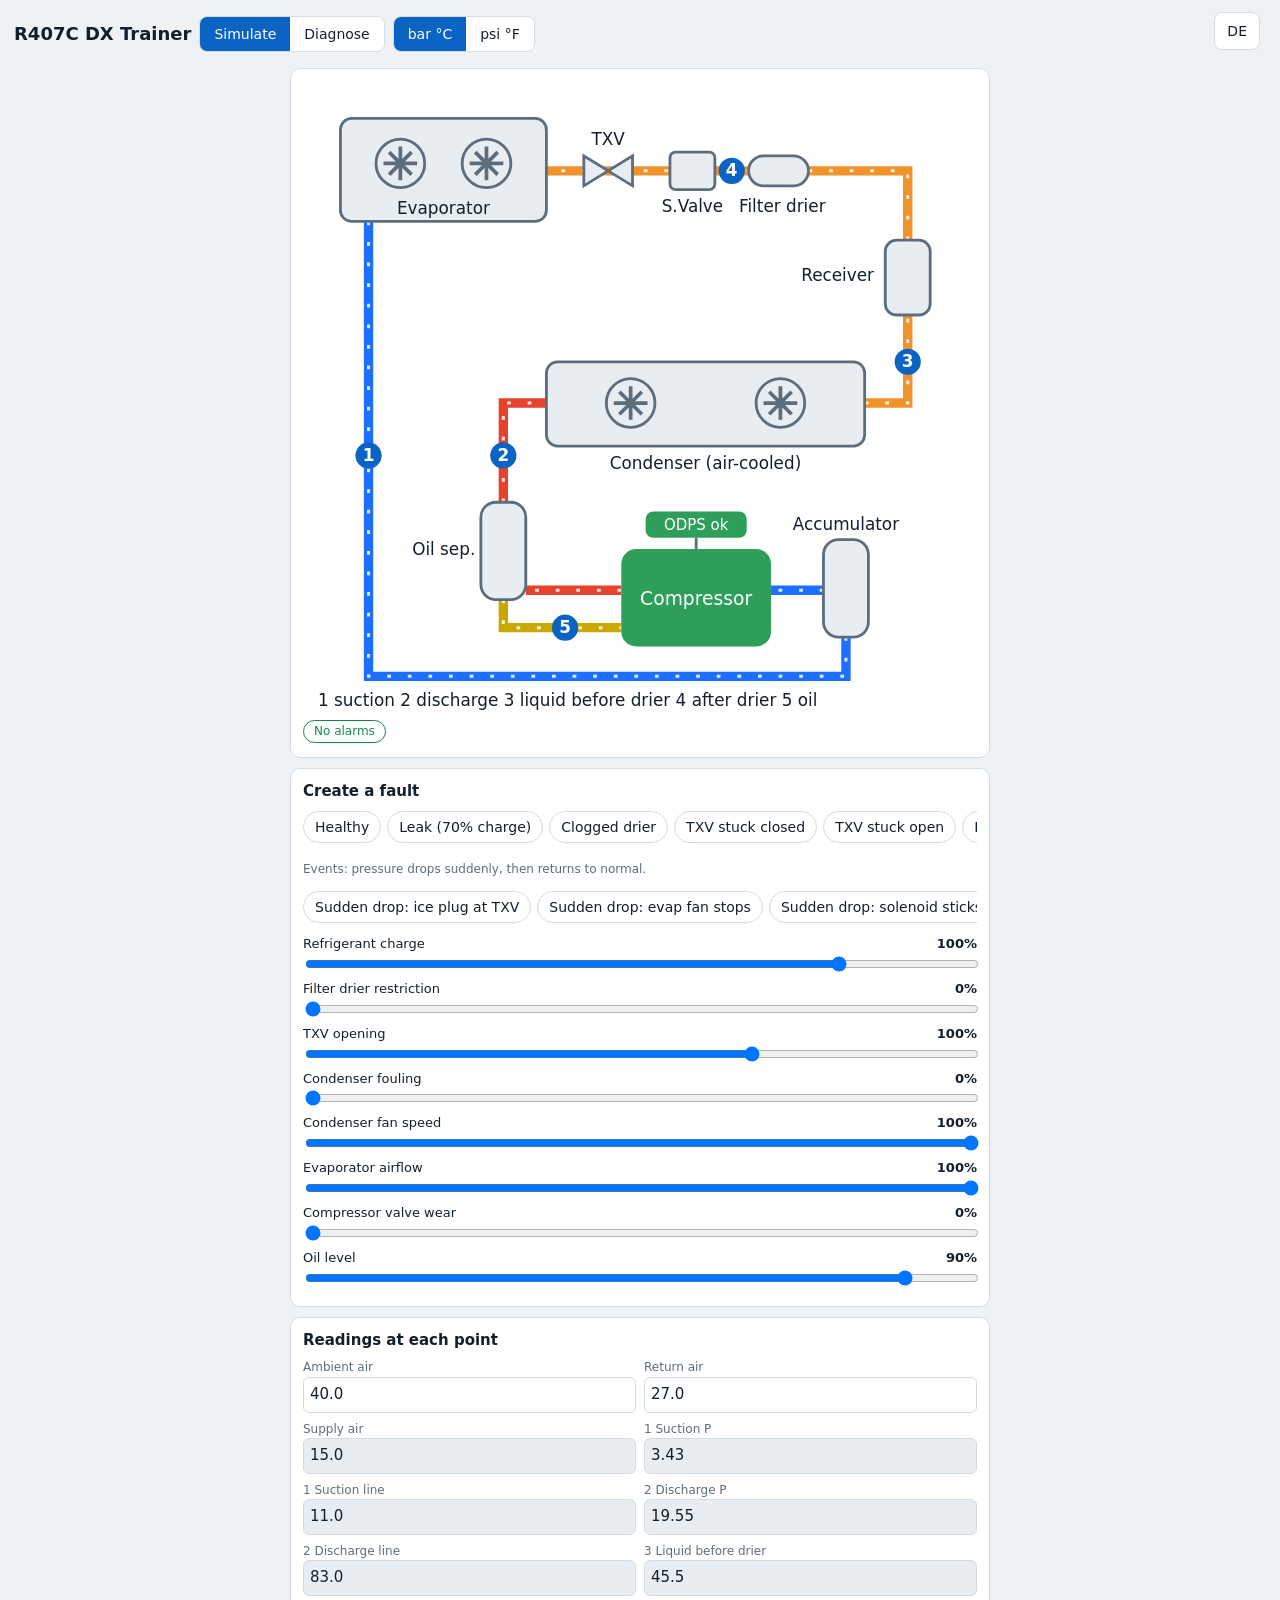
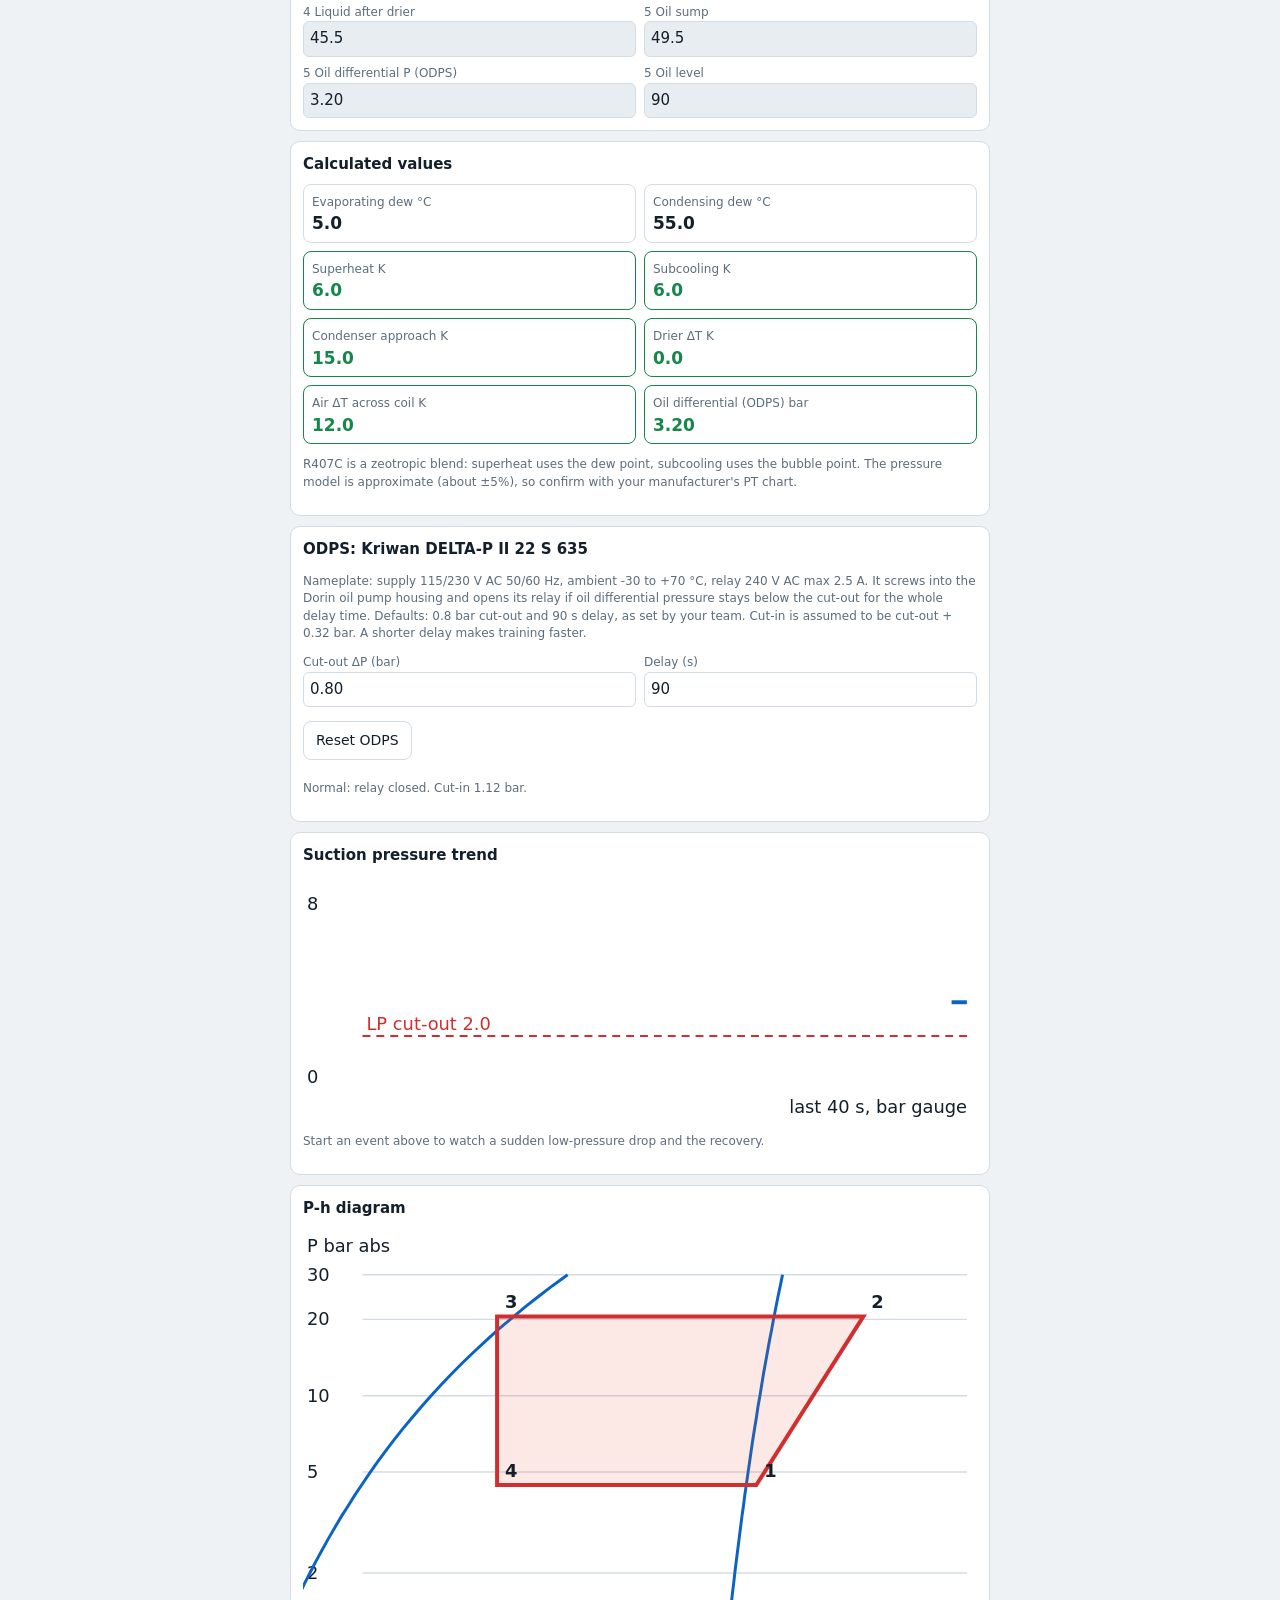
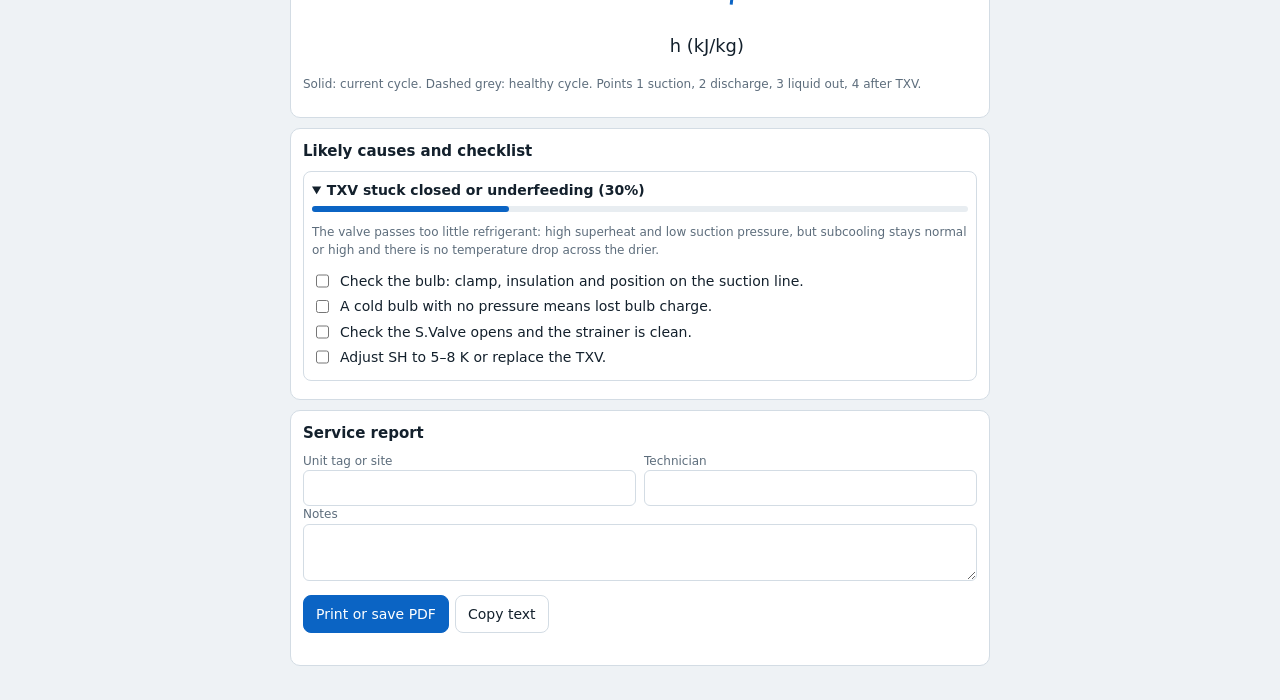
==== index.html @ d53cf6c4 "Initial split: HTML/CSS/JS with EN/DE i18n" ====
<!doctype html>
<html lang="en">
<head>
<meta charset="utf-8">
<meta name="viewport" content="width=device-width, initial-scale=1, viewport-fit=cover">
<title>R407C DX Trainer</title>
<link rel="stylesheet" href="css/style.css">
</head>
<body>
<header>
<h1 data-i18n="title">R407C DX Trainer</h1>
<div class="seg" id="mode">
<button data-m="sim" class="on" data-i18n="mode_sim">Simulate</button>
<button data-m="dx" data-i18n="mode_dx">Diagnose</button>
</div>
<div class="seg" id="unit">
<button data-u="si" class="on" data-i18n="unit_si">bar °C</button>
<button data-u="im" data-i18n="unit_im">psi °F</button>
</div>
<button id="langBtn" class="bt" style="margin-left:auto" data-i18n="lang_de">DE</button>
</header>
<main>
<section class="card"><svg id="dia" viewBox="0 0 360 340"></svg><div id="alm"></div></section>
<section class="card" id="simc">
<h2 data-i18n="sim_create_fault">Create a fault</h2>
<div class="pr" id="pr"></div>
<p class="mu" data-i18n="sim_events_note">Events: pressure drops suddenly, then returns to normal.</p>
<div class="pr" id="ev"></div>
<div id="sl"></div>
</section>
<section class="card" id="dxc" hidden>
<h2 data-i18n="sim_diagnose_mode">Diagnose mode</h2>
<p class="mu" data-i18n="sim_dx_intro">Type your gauge and thermometer readings below. The values from your last simulation are the starting point.</p>
</section>
<section class="card">
<h2 data-i18n="rd_title">Readings at each point</h2>
<div class="grid" id="rd"></div>
</section>
<section class="card">
<h2 data-i18n="calc_title">Calculated values</h2>
<div class="grid" id="calc"></div>
<p class="mu" data-i18n="calc_note">R407C is a zeotropic blend: superheat uses the dew point, subcooling uses the bubble point. The pressure model is approximate (about ±5%), so confirm with your manufacturer's PT chart.</p>
</section>
<section class="card">
<h2 data-i18n="odps_title">ODPS: Kriwan DELTA-P II 22 S 635</h2>
<p class="mu" data-i18n="odps_nameplate">Nameplate: supply 115/230 V AC 50/60 Hz, ambient -30 to +70 °C, relay 240 V AC max 2.5 A. It screws into the Dorin oil pump housing and opens its relay if oil differential pressure stays below the cut-out for the whole delay time. Defaults: 0.8 bar cut-out and 90 s delay, as set by your team. Cut-in is assumed to be cut-out + 0.32 bar. A shorter delay makes training faster.</p>
<div class="grid">
<label class="f"><span id="l_oc" data-i18n="odps_cutout"></span><input type="number" step="any" id="oc"></label>
<label class="f"><span data-i18n="odps_delay">Delay (s)</span><input type="number" id="od" value="90"></label>
</div>
<p><button class="bt" id="orb" data-i18n="odps_reset">Reset ODPS</button></p>
<p class="mu" id="ods"></p>
</section>
<section class="card">
<h2 data-i18n="trend_title">Suction pressure trend</h2>
<svg id="tr" viewBox="0 0 340 124"></svg>
<p class="mu" id="evn" data-i18n="trend_start">Start an event above to watch a sudden low-pressure drop and the recovery.</p>
</section>
<section class="card">
<h2 data-i18n="ph_title">P-h diagram</h2>
<svg id="ph" viewBox="0 0 340 220"></svg>
<p class="mu" data-i18n="ph_note">Solid: current cycle. Dashed grey: healthy cycle. Points 1 suction, 2 discharge, 3 liquid out, 4 after TXV.</p>
</section>
<section class="card">
<h2 data-i18n="dg_title">Likely causes and checklist</h2>
<div id="dg"></div>
</section>
<section class="card" id="repc">
<h2 data-i18n="rep_title">Service report</h2>
<div class="grid noprint">
<label class="f"><span data-i18n="rep_tag">Unit tag or site</span><input id="rt"></label>
<label class="f"><span data-i18n="rep_tech">Technician</span><input id="rn"></label>
</div>
<label class="f noprint"><span data-i18n="rep_notes">Notes</span><textarea id="rm" rows="2"></textarea></label>
<p class="noprint"><button class="bt p" id="bp" data-i18n="btn_print">Print or save PDF</button><button class="bt" id="bc" data-i18n="btn_copy">Copy text</button></p>
<div id="rep"></div>
</section>
</main>
<script src="js/i18n.js"></script>
<script src="js/app.js"></script>
</body>
</html>
---- css/style.css ----
:root{--bg:#eef2f5;--cd:#fff;--tx:#13202c;--mu:#5d6d7c;--bd:#d3dce4;--ac:#0b64c4;--ok:#16874a;--wa:#c27800;--er:#d12f2f;--ro:#e8edf1;box-sizing:border-box;padding-top:env(safe-area-inset-top,0px);padding-bottom:env(safe-area-inset-bottom,0px)}
:root[data-theme="dark"]{--bg:#0f151b;--cd:#18212a;--tx:#e8eef3;--mu:#93a4b3;--bd:#2b3946;--ac:#5aa8ff;--ok:#42c27a;--wa:#f0b43c;--er:#ff6b6b;--ro:#222d38}
@media(prefers-color-scheme:dark){:root:not([data-theme="light"]){--bg:#0f151b;--cd:#18212a;--tx:#e8eef3;--mu:#93a4b3;--bd:#2b3946;--ac:#5aa8ff;--ok:#42c27a;--wa:#f0b43c;--er:#ff6b6b;--ro:#222d38}}
html{scroll-padding-top:env(safe-area-inset-top,0px)}*{box-sizing:border-box}
body{margin:0;background:var(--bg);color:var(--tx);font:14px/1.45 system-ui,-apple-system,"Segoe UI",Roboto,sans-serif}
header{display:flex;justify-content:space-between;align-items:center;gap:8px;padding:12px 14px;flex-wrap:wrap}
h1{font-size:18px;margin:0}h2{font-size:15px;margin:0 0 8px}
main{padding:0 10px 24px;max-width:720px;margin:auto}
.seg{display:flex;border:1px solid var(--bd);border-radius:8px;overflow:hidden}
.seg button{border:0;background:var(--cd);color:var(--tx);padding:7px 14px;font:inherit}
.seg button.on{background:var(--ac);color:#fff}
.card{background:var(--cd);border:1px solid var(--bd);border-radius:10px;padding:12px;margin-bottom:10px}
svg{width:100%;height:auto;display:block}
.grid{display:grid;grid-template-columns:1fr 1fr;gap:8px}
.f{display:flex;flex-direction:column;font-size:12px;color:var(--mu)}
.f input{font:inherit;font-size:15px;color:var(--tx);background:var(--cd);border:1px solid var(--bd);border-radius:6px;padding:6px;width:100%}
.f input.ro{background:var(--ro)}
.k{border:1px solid var(--bd);border-radius:8px;padding:6px 8px}.k b{font-size:17px;display:block}.k span{font-size:12px;color:var(--mu)}
.k.ok{border-color:var(--ok)}.k.wa{border-color:var(--wa)}.k.er{border-color:var(--er)}
.k.ok b{color:var(--ok)}.k.wa b{color:var(--wa)}.k.er b{color:var(--er)}
.pr{display:flex;gap:6px;overflow-x:auto;padding-bottom:6px;margin-bottom:6px}
.pr button{white-space:nowrap;border:1px solid var(--bd);background:var(--cd);color:var(--tx);border-radius:16px;padding:5px 11px;font:inherit}
.sl{display:grid;grid-template-columns:1fr auto;gap:0 8px;font-size:13px;margin-bottom:6px}.sl input{grid-column:1/3;width:100%}
.ch{display:inline-block;border-radius:12px;padding:2px 10px;margin:2px 4px 2px 0;font-size:12px;border:1px solid}
.ch.ok{color:var(--ok)}.ch.wa{color:var(--wa)}.ch.er{color:var(--er);font-weight:600}
details{border:1px solid var(--bd);border-radius:8px;padding:8px;margin-bottom:6px}summary{font-weight:600}
.bar{height:6px;background:var(--ro);border-radius:3px;margin:6px 0}.bar i{display:block;height:100%;background:var(--ac);border-radius:3px}
ol{padding-left:0;list-style:none;margin:6px 0 0}li{margin:5px 0}li label{display:flex;gap:8px}
.mu{color:var(--mu);font-size:12px}
.bx{fill:var(--ro);stroke:var(--mu);stroke-width:1.5}.tx{fill:var(--tx);font-size:9px}.fn{fill:none;stroke:var(--mu);stroke-width:1.5}.fb{stroke:var(--mu);stroke-width:2}
.sp{transform-box:fill-box;transform-origin:center;animation:sp .8s linear infinite}@keyframes sp{to{transform:rotate(360deg)}}
.fl{stroke:#fff;stroke-width:1.6;stroke-dasharray:2 9;fill:none;opacity:.85;animation:fl .8s linear infinite}@keyframes fl{to{stroke-dashoffset:-11}}
.dr{animation:dr 1s linear infinite}@keyframes dr{from{transform:translateY(0);opacity:1}to{transform:translateY(16px);opacity:0}}
.trip .fl,.trip .sp{animation-play-state:paused}.trip #comp{fill:#d12f2f}
@media(prefers-reduced-motion:reduce){.fl,.sp,.dr{animation:none}}
.f textarea{font:inherit;font-size:15px;color:var(--tx);background:var(--cd);border:1px solid var(--bd);border-radius:6px;padding:6px;width:100%}
#rep{display:none}.rt{width:100%;border-collapse:collapse;font-size:12px;margin-bottom:8px}.rt td{border:1px solid var(--bd);padding:3px 5px}
.bt{border:1px solid var(--bd);background:var(--cd);color:var(--tx);border-radius:8px;padding:8px 12px;font:inherit;margin:0 6px 6px 0}.bt.p{background:var(--ac);color:#fff;border-color:var(--ac)}
@media print{:root{--bg:#fff;--cd:#fff;--tx:#000;--bd:#999;--mu:#333}body>header,main>section:not(#repc),.noprint{display:none!important}#rep{display:block!important}#repc{border:0}}
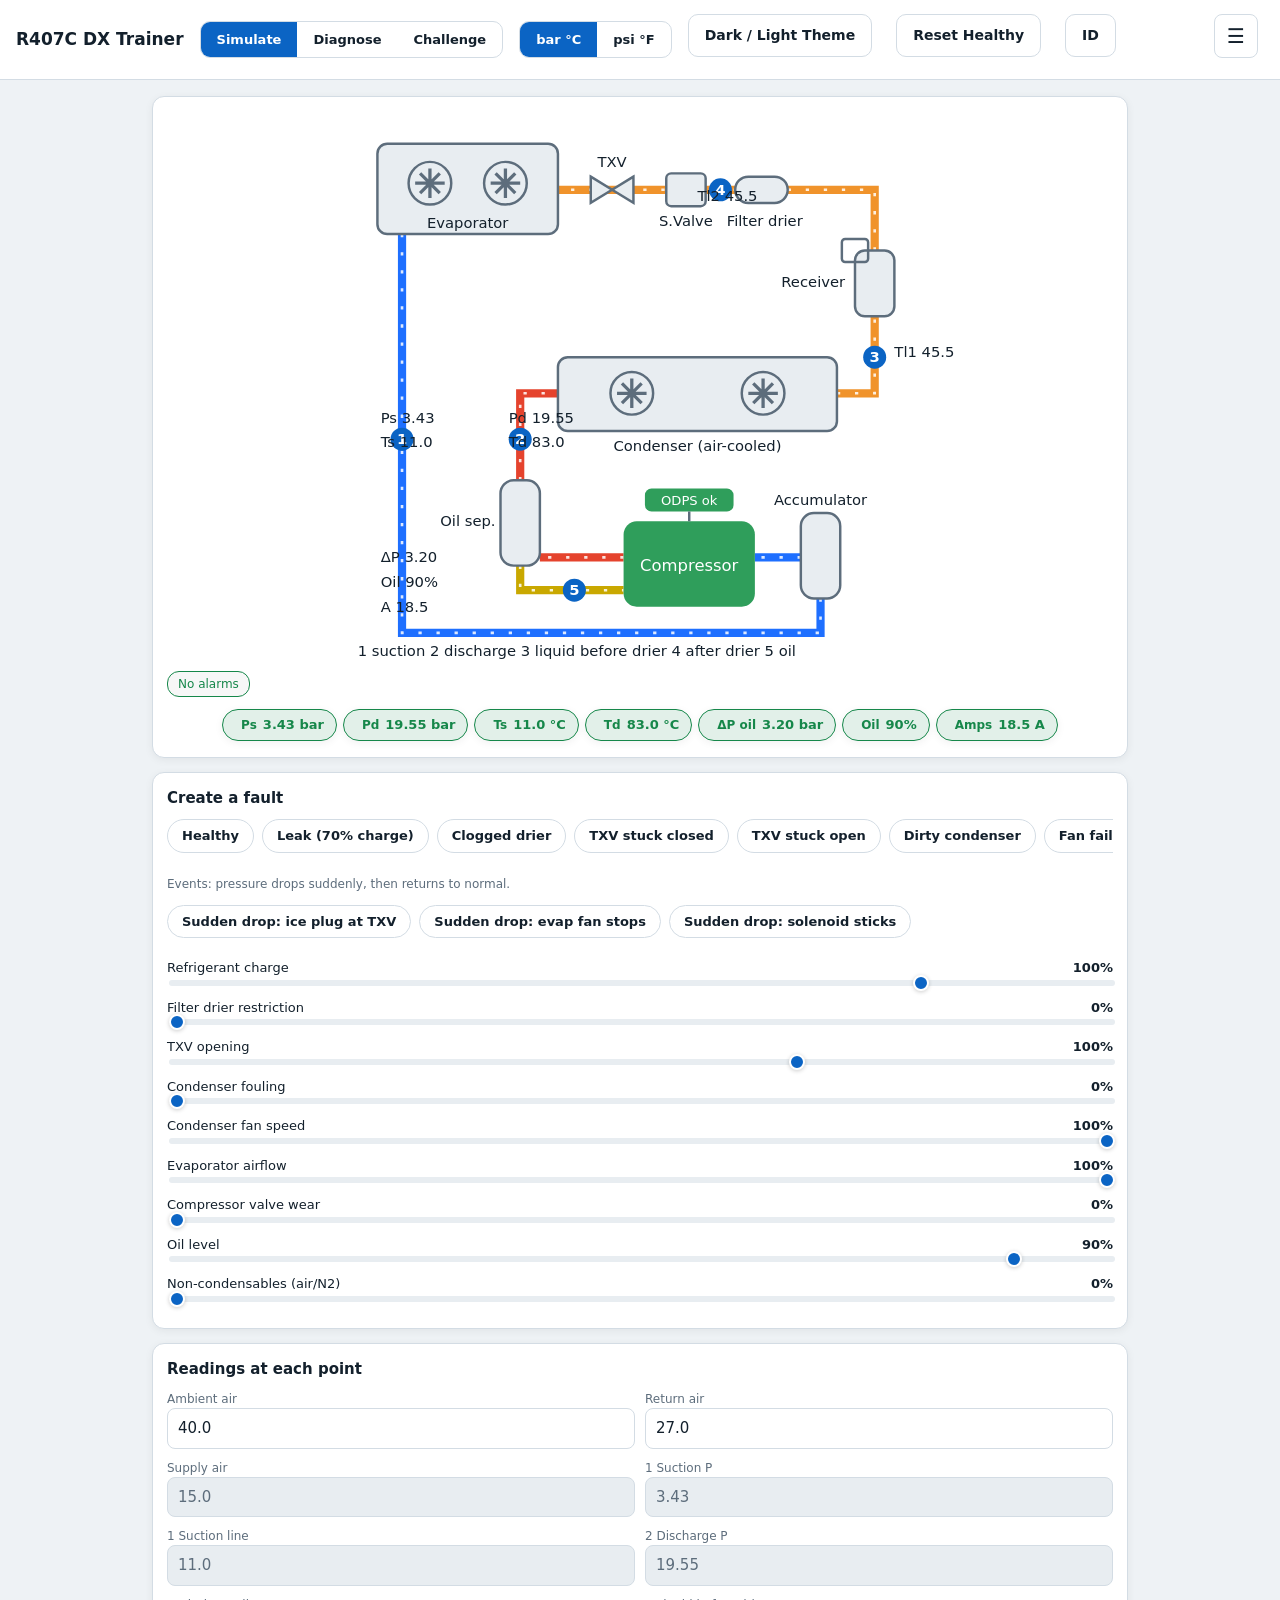
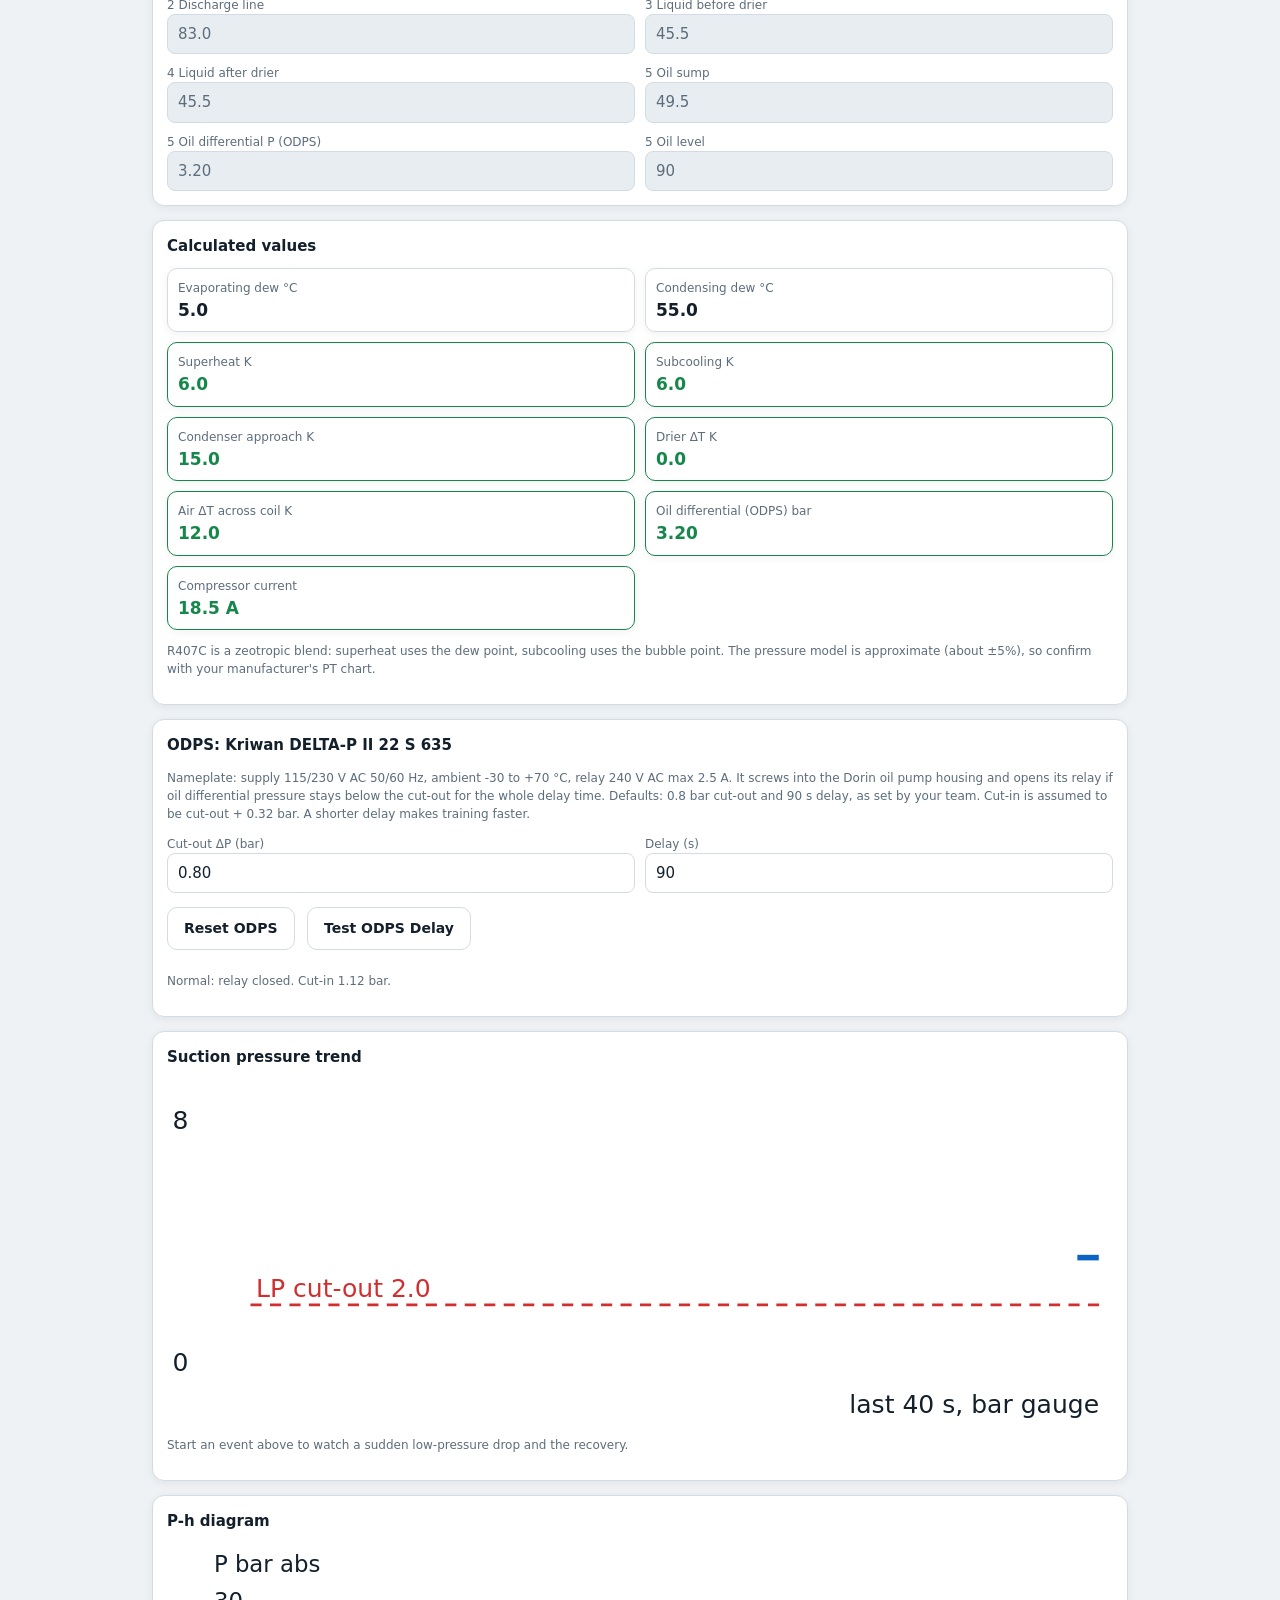
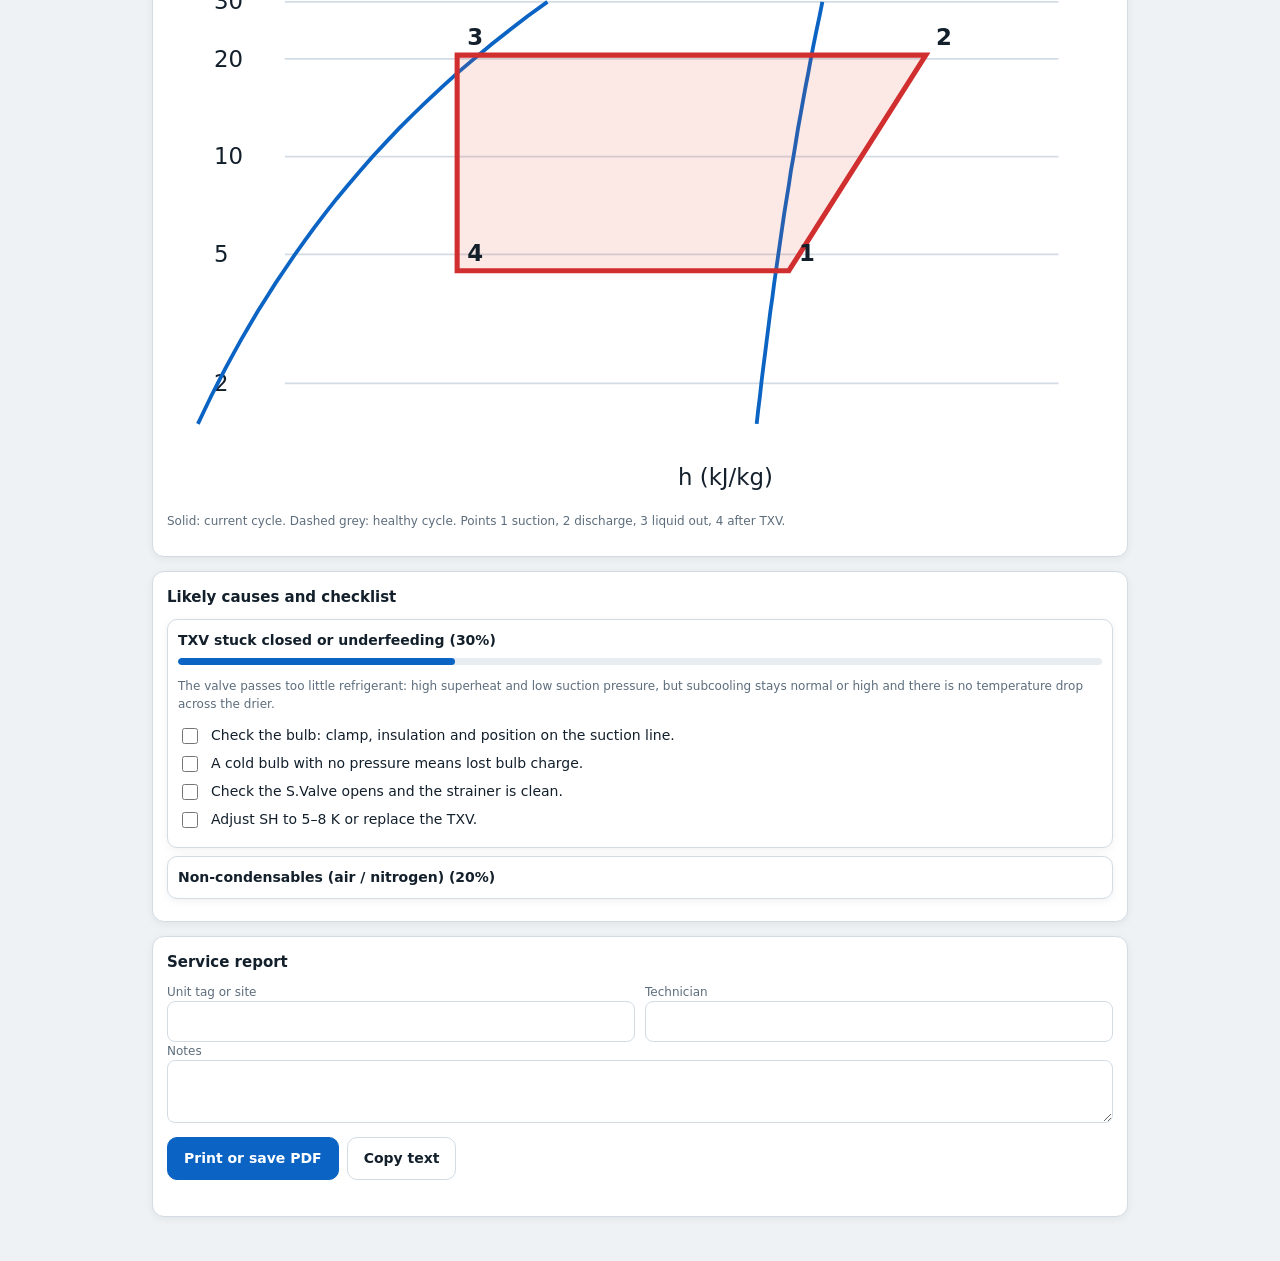
==== commit c76e88d3: "feat: add Challenge mode, theme toggle, Reset Healthy, ODPS test button, live sensor badges, and mob" ====
--- a/index.html
+++ b/index.html
@@ -4,23 +4,29 @@
 <meta charset="utf-8">
 <meta name="viewport" content="width=device-width, initial-scale=1, viewport-fit=cover">
 <title>R407C DX Trainer</title>
-<link rel="stylesheet" href="css/style.css">
+<link rel="stylesheet" href="css/style.css?v=2">
 </head>
 <body>
 <header>
 <h1 data-i18n="title">R407C DX Trainer</h1>
+<button id="navToggle" class="bt" aria-label="Menu" aria-expanded="false">☰</button>
+<div id="navControls">
 <div class="seg" id="mode">
 <button data-m="sim" class="on" data-i18n="mode_sim">Simulate</button>
 <button data-m="dx" data-i18n="mode_dx">Diagnose</button>
+<button data-m="challenge" data-i18n="mode_challenge">Challenge</button>
 </div>
 <div class="seg" id="unit">
 <button data-u="si" class="on" data-i18n="unit_si">bar °C</button>
 <button data-u="im" data-i18n="unit_im">psi °F</button>
 </div>
-<button id="langBtn" class="bt" style="margin-left:auto" data-i18n="lang_de">DE</button>
+<button id="themeBtn" class="bt" data-i18n="btn_theme">Dark / Light Theme</button>
+<button id="resetHealthyBtn" class="bt" data-i18n="btn_reset_healthy">Reset Healthy</button>
+<button id="langBtn" class="bt" data-i18n="lang_id">ID</button>
+</div>
 </header>
 <main>
-<section class="card"><svg id="dia" viewBox="0 0 360 340"></svg><div id="alm"></div></section>
+<section class="card"><svg id="dia" viewBox="0 0 360 340"></svg><div id="alm"></div><div id="svgBadges" style="display:flex;flex-wrap:wrap;gap:6px;margin-top:8px"></div><div id="compInfo" style="margin-top:8px;padding:8px;border:1px solid var(--bd);border-radius:8px;background:var(--cd);display:none"><h3 id="ciTitle" style="margin:0 0 6px;font-size:14px"></h3><p id="ciBody" class="mu" style="font-size:12px;margin:0"></p></div></section>
 <section class="card" id="simc">
 <h2 data-i18n="sim_create_fault">Create a fault</h2>
 <div class="pr" id="pr"></div>
@@ -31,6 +37,16 @@
 <section class="card" id="dxc" hidden>
 <h2 data-i18n="sim_diagnose_mode">Diagnose mode</h2>
 <p class="mu" data-i18n="sim_dx_intro">Type your gauge and thermometer readings below. The values from your last simulation are the starting point.</p>
+<div id="dxReadings"></div>
+</section>
+<section class="card" id="challengec" hidden>
+<h2 data-i18n="ch_title">Challenge / Exam Mode</h2>
+<p class="mu" id="chIntro" data-i18n="ch_intro"></p>
+<div id="chHidden" class="mu" data-i18n="ch_fault_hidden"></div>
+<div id="chDiagnosis" style="margin:10px 0"></div>
+<div id="chSteps" style="margin:10px 0"></div>
+<p><button class="bt p" id="chSubmit" data-i18n="ch_submit">Submit Diagnosis</button></p>
+<div id="chResult" style="margin-top:12px"></div>
 </section>
 <section class="card">
 <h2 data-i18n="rd_title">Readings at each point</h2>
@@ -48,7 +64,7 @@
 <label class="f"><span id="l_oc" data-i18n="odps_cutout"></span><input type="number" step="any" id="oc"></label>
 <label class="f"><span data-i18n="odps_delay">Delay (s)</span><input type="number" id="od" value="90"></label>
 </div>
-<p><button class="bt" id="orb" data-i18n="odps_reset">Reset ODPS</button></p>
+<p><button class="bt" id="orb" data-i18n="odps_reset">Reset ODPS</button> <button class="bt" id="otb" data-i18n="btn_test_odps">Test ODPS Delay</button></p>
 <p class="mu" id="ods"></p>
 </section>
 <section class="card">
--- a/css/style.css
+++ b/css/style.css
@@ -1,39 +1,111 @@
-:root{--bg:#eef2f5;--cd:#fff;--tx:#13202c;--mu:#5d6d7c;--bd:#d3dce4;--ac:#0b64c4;--ok:#16874a;--wa:#c27800;--er:#d12f2f;--ro:#e8edf1;box-sizing:border-box;padding-top:env(safe-area-inset-top,0px);padding-bottom:env(safe-area-inset-bottom,0px)}
-:root[data-theme="dark"]{--bg:#0f151b;--cd:#18212a;--tx:#e8eef3;--mu:#93a4b3;--bd:#2b3946;--ac:#5aa8ff;--ok:#42c27a;--wa:#f0b43c;--er:#ff6b6b;--ro:#222d38}
-@media(prefers-color-scheme:dark){:root:not([data-theme="light"]){--bg:#0f151b;--cd:#18212a;--tx:#e8eef3;--mu:#93a4b3;--bd:#2b3946;--ac:#5aa8ff;--ok:#42c27a;--wa:#f0b43c;--er:#ff6b6b;--ro:#222d38}}
+:root{--bg:#eef2f5;--cd:#fff;--tx:#13202c;--mu:#5d6d7c;--bd:#d3dce4;--ac:#0b64c4;--ok:#16874a;--wa:#c27800;--er:#d12f2f;--ro:#e8edf1;--shadow:0 2px 8px rgba(0,0,0,.06);--radius:12px;box-sizing:border-box;padding-top:env(safe-area-inset-top,0px);padding-bottom:env(safe-area-inset-bottom,0px)}
+:root[data-theme="dark"]{--bg:#0f151b;--cd:#18212a;--tx:#e8eef3;--mu:#93a4b3;--bd:#2b3946;--ac:#5aa8ff;--ok:#42c27a;--wa:#f0b43c;--er:#ff6b6b;--ro:#222d38;--shadow:0 2px 10px rgba(0,0,0,.35)}
+@media(prefers-color-scheme:dark){:root:not([data-theme="light"]){--bg:#0f151b;--cd:#18212a;--tx:#e8eef3;--mu:#93a4b3;--bd:#2b3946;--ac:#5aa8ff;--ok:#42c27a;--wa:#f0b43c;--er:#ff6b6b;--ro:#222d38;--shadow:0 2px 10px rgba(0,0,0,.35)}}
 html{scroll-padding-top:env(safe-area-inset-top,0px)}*{box-sizing:border-box}
-body{margin:0;background:var(--bg);color:var(--tx);font:14px/1.45 system-ui,-apple-system,"Segoe UI",Roboto,sans-serif}
-header{display:flex;justify-content:space-between;align-items:center;gap:8px;padding:12px 14px;flex-wrap:wrap}
-h1{font-size:18px;margin:0}h2{font-size:15px;margin:0 0 8px}
-main{padding:0 10px 24px;max-width:720px;margin:auto}
-.seg{display:flex;border:1px solid var(--bd);border-radius:8px;overflow:hidden}
-.seg button{border:0;background:var(--cd);color:var(--tx);padding:7px 14px;font:inherit}
+body{margin:0;background:var(--bg);color:var(--tx);font:14px/1.5 system-ui,-apple-system,"Segoe UI",Roboto,sans-serif;-webkit-tap-highlight-color:transparent}
+header{position:sticky;top:0;z-index:10;display:flex;align-items:center;gap:16px;padding:14px 56px 14px 16px;flex-wrap:wrap;background:var(--cd);border-bottom:1px solid var(--bd);margin-bottom:16px}
+h1{font-size:17px;margin:0}h2{font-size:15px;margin:0 0 10px}
+main{padding:0 12px 30px;max-width:1000px;margin:auto}
+.seg{display:flex;border:1px solid var(--bd);border-radius:10px;overflow:hidden;background:var(--cd)}
+.seg button{border:0;background:transparent;color:var(--tx);padding:8px 16px;font:inherit;font-weight:600;font-size:13px;cursor:pointer;position:relative}
 .seg button.on{background:var(--ac);color:#fff}
-.card{background:var(--cd);border:1px solid var(--bd);border-radius:10px;padding:12px;margin-bottom:10px}
-svg{width:100%;height:auto;display:block}
-.grid{display:grid;grid-template-columns:1fr 1fr;gap:8px}
+.seg button:focus-visible{outline:2px solid var(--ac);outline-offset:2px}
+.card{background:var(--cd);border:1px solid var(--bd);border-radius:var(--radius);padding:14px;margin-bottom:14px;box-shadow:var(--shadow)}
+.card:hover{border-color:#c4cfd8}
+svg{width:100%;height:auto;display:block;max-height:62vh}
+.grid{display:grid;grid-template-columns:1fr 1fr;gap:10px}
 .f{display:flex;flex-direction:column;font-size:12px;color:var(--mu)}
-.f input{font:inherit;font-size:15px;color:var(--tx);background:var(--cd);border:1px solid var(--bd);border-radius:6px;padding:6px;width:100%}
-.f input.ro{background:var(--ro)}
-.k{border:1px solid var(--bd);border-radius:8px;padding:6px 8px}.k b{font-size:17px;display:block}.k span{font-size:12px;color:var(--mu)}
+.f input, .f textarea{font:inherit;font-size:15px;color:var(--tx);background:var(--cd);border:1px solid var(--bd);border-radius:8px;padding:8px 10px;width:100%}
+.f input.ro{background:var(--ro);color:var(--mu)}
+.f input:focus-visible,.f textarea:focus-visible{outline:2px solid var(--ac);outline-offset:2px;border-color:var(--ac)}
+.k{border:1px solid var(--bd);border-radius:10px;padding:8px 10px;box-shadow:var(--shadow)}.k b{font-size:17px;display:block}.k span{font-size:12px;color:var(--mu)}
 .k.ok{border-color:var(--ok)}.k.wa{border-color:var(--wa)}.k.er{border-color:var(--er)}
 .k.ok b{color:var(--ok)}.k.wa b{color:var(--wa)}.k.er b{color:var(--er)}
-.pr{display:flex;gap:6px;overflow-x:auto;padding-bottom:6px;margin-bottom:6px}
-.pr button{white-space:nowrap;border:1px solid var(--bd);background:var(--cd);color:var(--tx);border-radius:16px;padding:5px 11px;font:inherit}
-.sl{display:grid;grid-template-columns:1fr auto;gap:0 8px;font-size:13px;margin-bottom:6px}.sl input{grid-column:1/3;width:100%}
-.ch{display:inline-block;border-radius:12px;padding:2px 10px;margin:2px 4px 2px 0;font-size:12px;border:1px solid}
-.ch.ok{color:var(--ok)}.ch.wa{color:var(--wa)}.ch.er{color:var(--er);font-weight:600}
-details{border:1px solid var(--bd);border-radius:8px;padding:8px;margin-bottom:6px}summary{font-weight:600}
-.bar{height:6px;background:var(--ro);border-radius:3px;margin:6px 0}.bar i{display:block;height:100%;background:var(--ac);border-radius:3px}
-ol{padding-left:0;list-style:none;margin:6px 0 0}li{margin:5px 0}li label{display:flex;gap:8px}
-.mu{color:var(--mu);font-size:12px}
+.pr{display:flex;gap:8px;overflow-x:auto;padding-bottom:10px;margin-bottom:10px;scrollbar-width:thin}
+.pr button{white-space:nowrap;border:1px solid var(--bd);background:var(--cd);color:var(--tx);border-radius:20px;padding:6px 14px;font:inherit;font-weight:600;font-size:13px;cursor:pointer}
+.pr button:hover{border-color:var(--ac);color:var(--ac)}
+.pr button:active{transform:translateY(1px)}
+.pr button:focus-visible{outline:2px solid var(--ac);outline-offset:2px}
+.sl{display:grid;grid-template-columns:1fr auto;gap:0 10px;font-size:13px;margin-bottom:10px}.sl input{grid-column:1/3;width:100%;-webkit-appearance:none;height:6px;border-radius:3px;background:var(--ro);border:none;outline:none;cursor:pointer}
+.sl input::-webkit-slider-thumb{-webkit-appearance:none;width:16px;height:16px;border-radius:50%;background:var(--ac);cursor:pointer;border:2px solid var(--cd);box-shadow:0 1px 4px rgba(0,0,0,.2)}
+.sl input::-moz-range-thumb{width:16px;height:16px;border-radius:50%;background:var(--ac);cursor:pointer;border:2px solid var(--cd);box-shadow:0 1px 4px rgba(0,0,0,.2)}
+.sl input:focus-visible{outline:2px solid var(--ac);outline-offset:2px}
+.ch{display:inline-block;border-radius:12px;padding:3px 10px;margin:2px 4px 2px 0;font-size:12px;border:1px solid;background:rgba(0,0,0,.03)}
+.ch.ok{color:var(--ok);border-color:var(--ok)}.ch.wa{color:var(--wa);border-color:var(--wa)}.ch.er{color:var(--er);border-color:var(--er);font-weight:700}
+details{border:1px solid var(--bd);border-radius:10px;padding:10px;margin-bottom:8px;box-shadow:var(--shadow)}summary{font-weight:700;cursor:pointer;list-style:none}
+details summary::-webkit-details-marker{display:none}
+details:focus-within{border-color:var(--ac)}
+.bar{height:7px;background:var(--ro);border-radius:4px;margin:7px 0;overflow:hidden}.bar i{display:block;height:100%;background:var(--ac);border-radius:4px;transition:width .3s ease}
+ol{padding-left:0;list-style:none;margin:8px 0 0}li{margin:6px 0}li label{display:flex;gap:10px;align-items:center;cursor:pointer}
+li input{accent-color:var(--ac);width:16px;height:16px;cursor:pointer}
+.mu{color:var(--mu);font-size:12px;line-height:1.5}
 .bx{fill:var(--ro);stroke:var(--mu);stroke-width:1.5}.tx{fill:var(--tx);font-size:9px}.fn{fill:none;stroke:var(--mu);stroke-width:1.5}.fb{stroke:var(--mu);stroke-width:2}
 .sp{transform-box:fill-box;transform-origin:center;animation:sp .8s linear infinite}@keyframes sp{to{transform:rotate(360deg)}}
 .fl{stroke:#fff;stroke-width:1.6;stroke-dasharray:2 9;fill:none;opacity:.85;animation:fl .8s linear infinite}@keyframes fl{to{stroke-dashoffset:-11}}
 .dr{animation:dr 1s linear infinite}@keyframes dr{from{transform:translateY(0);opacity:1}to{transform:translateY(16px);opacity:0}}
 .trip .fl,.trip .sp{animation-play-state:paused}.trip #comp{fill:#d12f2f}
-@media(prefers-reduced-motion:reduce){.fl,.sp,.dr{animation:none}}
-.f textarea{font:inherit;font-size:15px;color:var(--tx);background:var(--cd);border:1px solid var(--bd);border-radius:6px;padding:6px;width:100%}
-#rep{display:none}.rt{width:100%;border-collapse:collapse;font-size:12px;margin-bottom:8px}.rt td{border:1px solid var(--bd);padding:3px 5px}
-.bt{border:1px solid var(--bd);background:var(--cd);color:var(--tx);border-radius:8px;padding:8px 12px;font:inherit;margin:0 6px 6px 0}.bt.p{background:var(--ac);color:#fff;border-color:var(--ac)}
-@media print{:root{--bg:#fff;--cd:#fff;--tx:#000;--bd:#999;--mu:#333}body>header,main>section:not(#repc),.noprint{display:none!important}#rep{display:block!important}#repc{border:0}}
+@media(prefers-reduced-motion:reduce){.fl,.sp,.dr,#sight.flash .bubble{animation:none}}
+.f textarea{font:inherit;font-size:15px;color:var(--tx);background:var(--cd);border:1px solid var(--bd);border-radius:8px;padding:8px 10px;width:100%;resize:vertical}
+#rep{display:none}.rt{width:100%;border-collapse:collapse;font-size:12px;margin-bottom:10px}.rt td{border:1px solid var(--bd);padding:5px 7px}.rt tr:first-child td{border-top:1px solid var(--bd)}
+.bt{border:1px solid var(--bd);background:var(--cd);color:var(--tx);border-radius:10px;padding:10px 16px;font:inherit;font-weight:600;font-size:14px;cursor:pointer;margin:0 8px 8px 0}
+.bt:hover{border-color:var(--ac);color:var(--ac);background:rgba(11,100,196,.06)}
+.bt.p{background:var(--ac);color:#fff;border-color:var(--ac)}
+.bt.p:hover{background:#0953a6}
+.bt:active{transform:translateY(1px)}
+.bt:focus-visible{outline:2px solid var(--ac);outline-offset:2px}
+@media print{:root{--bg:#fff;--cd:#fff;--tx:#000;--bd:#999;--mu:#333;--shadow:none}body>header,main>section:not(#repc),.noprint{display:none!important}#rep{display:block!important}#repc{border:0}header{position:static}}
+#sight.flash .bubble{animation:sgb 1.2s ease-in-out infinite}#sight.flash .bubble:nth-child(2){animation-delay:.25s}#sight.flash .bubble:nth-child(3){animation-delay:.5s}@keyframes sgb{0%{transform:translateY(0);opacity:0}50%{opacity:.85}100%{transform:translateY(-4px);opacity:0}}.bubble{opacity:0}
+
+/* ---- Collapsible mobile nav ---- */
+#navToggle{position:absolute;top:14px;right:14px;width:44px;height:44px;display:none;border:1px solid var(--bd);background:var(--cd);color:var(--tx);border-radius:8px;font-size:20px;line-height:1;cursor:pointer;z-index:20;display:flex;align-items:center;justify-content:center;padding:0}
+#navToggle[aria-expanded="true"]{background:rgba(11,100,196,.12);border-color:var(--ac)}
+#navControls{display:flex;gap:16px;align-items:center;flex-wrap:wrap}
+@media(max-width:640px){
+#navToggle{display:block}
+#navControls{display:none;flex-direction:column;align-items:stretch;width:100%;margin-top:8px;padding-top:8px;border-top:1px solid var(--bd)}
+#navControls.open{display:flex}
+#navControls .seg{width:100%;margin-bottom:8px}
+#navControls .seg button{flex:1;padding:10px 8px;font-size:14px}
+#navControls .bt{width:100%;margin:0 0 8px 0;text-align:left;padding:10px 12px}
+}
+
+/* ---- Live sensor badges ---- */
+#svgBadges{display:flex;flex-wrap:wrap;gap:8px;justify-content:center;margin-top:10px}
+.badge{display:inline-flex;align-items:center;gap:6px;padding:5px 12px;border-radius:20px;font-size:12px;font-weight:700;border:1px solid;white-space:nowrap;box-shadow:var(--shadow);margin:2px 0}
+.badge .v{font-size:13px}
+.badge.ok{background:rgba(22,135,74,.12);color:var(--ok);border-color:var(--ok)}
+.badge.wa{background:rgba(194,120,0,.12);color:var(--wa);border-color:var(--wa)}
+.badge.er{background:rgba(209,47,47,.12);color:var(--er);border-color:var(--er)}
+.badge.dot{width:8px;height:8px;border-radius:50%;flex-shrink:0}
+.badge.ok .dot{background:var(--ok)}.badge.wa .dot{background:var(--wa)}.badge.er .dot{background:var(--er)}
+
+/* ---- Component info panel ---- */
+#compInfo{display:none;margin-top:12px;padding:12px;border:1px solid var(--bd);border-radius:var(--radius);background:var(--cd);box-shadow:var(--shadow);animation:fadeIn .25s ease}
+@keyframes fadeIn{from{opacity:0;transform:translateY(-6px)}to{opacity:1;transform:translateY(0)}}
+#ciTitle{margin:0 0 6px;font-size:15px;color:var(--tx)}
+#ciBody{margin:0;font-size:13px;line-height:1.5;color:var(--tx)}
+#ciBody b{color:var(--ac)}
+
+/* ---- Challenge mode cards ---- */
+.ch-grid{display:grid;grid-template-columns:repeat(auto-fill,minmax(150px,1fr));gap:8px;margin:8px 0}
+.ch-card{border:2px solid var(--bd);border-radius:12px;padding:10px 8px;background:var(--cd);text-align:center;cursor:pointer;transition:border-color .2s,box-shadow .2s,background .2s}
+.ch-card:hover{border-color:var(--ac);background:rgba(11,100,196,.06)}
+.ch-card input{display:none}
+.ch-card.selected{border-color:var(--ac);background:var(--ac);color:#fff;box-shadow:0 0 0 3px rgba(11,100,196,.2)}
+.ch-card.selected:hover{background:var(--ac)}
+.ch-card .t{font-size:12px;font-weight:700;display:block;margin-bottom:4px}
+.ch-card .d{font-size:11px;color:var(--mu);line-height:1.3}
+.ch-card.selected .d{color:rgba(255,255,255,.85)}
+
+.step-grid{display:grid;grid-template-columns:repeat(auto-fill,minmax(160px,1fr));gap:8px;margin:8px 0}
+.step-card{border:2px solid var(--bd);border-radius:12px;padding:10px 8px;background:var(--cd);cursor:pointer;transition:border-color .2s,background .2s,box-shadow .2s}
+.step-card:hover{border-color:var(--ac);background:rgba(11,100,196,.06)}
+.step-card input{display:none}
+.step-card.selected{border-color:var(--ok);background:var(--ok);color:#fff;box-shadow:0 0 0 3px rgba(22,135,74,.2)}
+.step-card .t{font-size:12px;font-weight:700;display:block;margin-bottom:4px}
+.step-card .d{font-size:11px;color:var(--mu);line-height:1.3}
+.step-card.selected .d{color:rgba(255,255,255,.85)}
+
+/* ---- Responsive ---- */
+@media(max-width:640px){header{padding:10px 12px;gap:10px;flex-direction:column;align-items:stretch}h1{font-size:15px;margin-bottom:6px}.seg{width:100%;margin-bottom:8px}.seg button{flex:1;padding:7px 6px;font-size:12px}.bt{width:100%;margin:0 0 8px 0;text-align:center}.card{padding:12px}.grid{grid-template-columns:1fr}.main{padding:0 8px 24px}svg{max-height:45vh}#svgBadges{justify-content:flex-start;gap:6px;margin-top:8px}.badge{font-size:11px;padding:4px 9px}}
+@media(max-width:480px){.bt{font-size:13px;padding:9px 12px}.seg button{font-size:11px;padding:6px 4px}}
